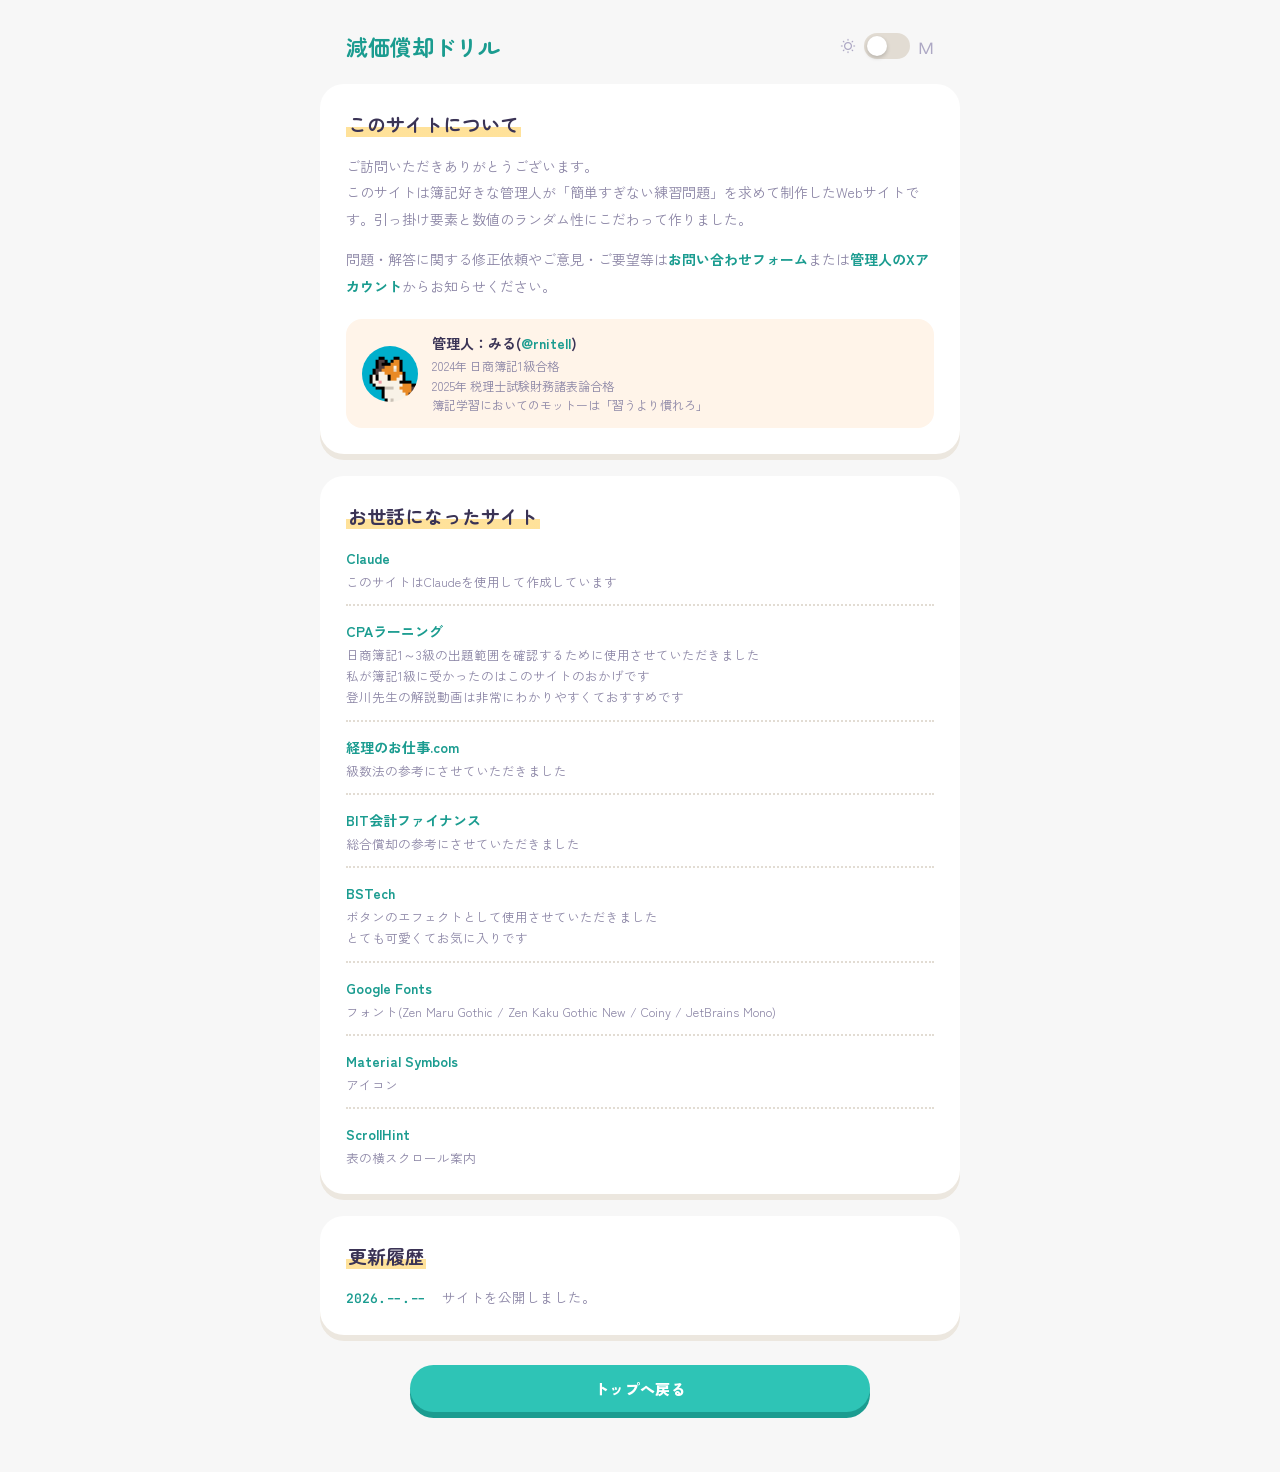
==== about.html @ 504c6f9c "Add files via upload" ====
<!DOCTYPE html>
<html lang="ja">
<head>
<meta charset="UTF-8">
<meta name="viewport" content="width=device-width, initial-scale=1.0">
<title>このサイトについて | 減価償却ドリル</title>
<meta name="description" content="減価償却ドリルの紹介、管理人プロフィール、お世話になったサイト、更新履歴を掲載しています。">
<link rel="icon" type="image/svg+xml" href="images/favicon.svg">
<link rel="apple-touch-icon" href="images/apple-touch-icon.png">
<link rel="manifest" href="manifest.json">
<meta name="theme-color" content="#1B9C90">
<script>
(function () {
  var root = document.documentElement;
  root.classList.add('fonts-loading');
  try { if (localStorage.getItem('depreDarkMode') === '1') root.classList.add('dark-bg'); } catch (e) {}
})();
</script>
<link rel="preconnect" href="https://fonts.googleapis.com">
<link rel="preconnect" href="https://fonts.gstatic.com" crossorigin>
<link rel="stylesheet" href="https://fonts.googleapis.com/css2?family=Coiny&family=Zen+Maru+Gothic:wght@500;700;900&family=Zen+Kaku+Gothic+New:wght@400;500;700;900&family=JetBrains+Mono:wght@500;600;700&display=swap">
<link rel="stylesheet" href="https://fonts.googleapis.com/css2?family=Material+Symbols+Rounded:opsz,wght,FILL,GRAD@24,500,1,0&icon_names=close,info,kid_star,local_fire_department,moon_stars,print,psychiatry,refresh,settings,wb_sunny&display=block">
<link rel="stylesheet" href="depreciation-practice.css">
</head>
<body>

<div class="depre-app" id="aboutApp">
  <div class="depre-wrap">
    <div class="about-head">
      <a class="depre-title-sm" href="index.html">減価償却ドリル</a>
      <label class="dark-mode-toggle" id="darkModeToggle">
        <span class="toggle-icon sun">wb_sunny</span>
        <input type="checkbox" id="darkModeCheckbox">
        <span class="dark-toggle-track"><span class="dark-toggle-thumb"></span></span>
        <span class="toggle-icon moon">moon_stars</span>
      </label>
    </div>

    <!-- ========== このサイトについて ========== -->
    <section class="depre-card about-card">
      <h1 class="about-title"><span class="about-title-marker">このサイトについて</span></h1>
      <p class="about-text">
        ご訪問いただきありがとうございます。<br>
        このサイトは簿記好きな管理人が「簡単すぎない練習問題」を求めて制作したWebサイトです。引っ掛け要素と数値のランダム性にこだわって作りました。
      </p>
      <p class="about-text">
        問題・解答に関する修正依頼やご意見・ご要望等は<a href="https://docs.google.com/forms/d/e/1FAIpQLScCEm_oxqjb2fnk4E5-ko0RU8uBDGzriEG1r4G6XmYSlHN_Rw/viewform?usp=publish-editor" target="_blank" rel="noopener noreferrer">お問い合わせフォーム</a>または<a href="https://x.com/rnitell" target="_blank" rel="noopener noreferrer">管理人のXアカウント</a>からお知らせください。
      </p>
      <div class="about-admin">
        <a class="about-admin-icon" href="https://x.com/rnitell" target="_blank" rel="noopener noreferrer" aria-label="管理人のXアカウント"></a>
        <div class="about-admin-text">
          <div class="about-admin-name">管理人：みる(<a href="https://x.com/rnitell" target="_blank" rel="noopener noreferrer">@rnitell</a>)</div>
          <div class="about-admin-bio">
            2024年 日商簿記1級合格<br>
            2025年 税理士試験財務諸表論合格<br>
            簿記学習においてのモットーは「習うより慣れろ」
          </div>
        </div>
      </div>
    </section>

    <!-- ========== お世話になったサイト ==========
         1件につき <li> を1つ追加します。
         <li>
           <a href="URL" target="_blank" rel="noopener noreferrer">サイト名</a>
           <span class="about-link-note">ひとことコメント</span>
         </li>
    -->
    <section class="depre-card about-card">
      <h2 class="about-title"><span class="about-title-marker">お世話になったサイト</span></h2>
      <ul class="about-links">
        <li>
          <a href="https://claude.ai" target="_blank" rel="noopener noreferrer">Claude</a>
          <span class="about-link-note">このサイトはClaudeを使用して作成しています</span>
        </li>
        <li>
          <a href="https://www.cpa-learning.com/" target="_blank" rel="noopener noreferrer">CPAラーニング</a>
          <span class="about-link-note">日商簿記1～3級の出題範囲を確認するために使用させていただきました<br>私が簿記1級に受かったのはこのサイトのおかげです<br>登川先生の解説動画は非常にわかりやすくておすすめです</span>
        </li>
        <li>
          <a href="https://keirinooshigoto.com/1388" target="_blank" rel="noopener noreferrer">経理のお仕事.com</a>
          <span class="about-link-note">級数法の参考にさせていただきました</span>
        </li>
        <li>
          <a href="https://bit-living.com/boki-sougoushoukyaku/" target="_blank" rel="noopener noreferrer">BIT会計ファイナンス</a>
          <span class="about-link-note">総合償却の参考にさせていただきました</span>
        </li>
        <li>
          <a href="https://tech.bstinc.co.jp/code-snippet-button-particle" target="_blank" rel="noopener noreferrer">BSTech</a>
          <span class="about-link-note">ボタンのエフェクトとして使用させていただきました<br>とても可愛くてお気に入りです</span>
        </li>
        <li>
          <a href="https://fonts.google.com/" target="_blank" rel="noopener noreferrer">Google Fonts</a>
          <span class="about-link-note">フォント(Zen Maru Gothic / Zen Kaku Gothic New / Coiny / JetBrains Mono)</span>
        </li>
        <li>
          <a href="https://fonts.google.com/icons" target="_blank" rel="noopener noreferrer">Material Symbols</a>
          <span class="about-link-note">アイコン</span>
        </li>
        <li>
          <a href="https://appleple.github.io/scroll-hint/" target="_blank" rel="noopener noreferrer">ScrollHint</a>
          <span class="about-link-note">表の横スクロール案内</span>
        </li>
      </ul>
    </section>

    <!-- ========== 更新履歴 ==========
         新しいものを上に追加します。
         <li>
           <time datetime="2026-01-31">2026.01.31</time>
           <span class="about-history-body">更新内容</span>
         </li>
    -->
    <section class="depre-card about-card">
      <h2 class="about-title"><span class="about-title-marker">更新履歴</span></h2>
      <ul class="about-history">
        <li>
          <time>2026.--.--</time>
          <span class="about-history-body">サイトを公開しました。</span>
        </li>
      </ul>
    </section>

    <a class="depre-btn start-btn about-back" href="index.html">トップへ戻る</a>
  </div>
</div>

<script>
(function () {
  var root = document.documentElement;

  /* ダークモード(トップページと設定を共有) */
  var app = document.getElementById('aboutApp');
  var checkbox = document.getElementById('darkModeCheckbox');
  function applyDarkMode(isDark) {
    app.classList.toggle('dark-mode', isDark);
    root.classList.toggle('dark-bg', isDark);
    checkbox.checked = isDark;
  }
  var saved = false;
  try { saved = localStorage.getItem('depreDarkMode') === '1'; } catch (e) {}
  applyDarkMode(saved);
  checkbox.addEventListener('change', function () {
    applyDarkMode(checkbox.checked);
    try { localStorage.setItem('depreDarkMode', checkbox.checked ? '1' : '0'); } catch (e) {}
  });

  /* フォント読み込み完了後にフェードイン */
  var shown = false;
  function reveal() {
    if (shown) return;
    shown = true;
    root.classList.remove('fonts-loading');
  }
  // 回線が遅い場合でも、最大1秒で表示する
  setTimeout(reveal, 1000);
  if (!document.fonts || !document.fonts.load) { reveal(); return; }
  var sample = '減価償却ドリルこのサイトについてお世話になった更新履歴管理人トップへ戻る';
  Promise.all([
    document.fonts.load('700 1em "Zen Maru Gothic"', sample),
    document.fonts.load('400 1em "Zen Kaku Gothic New"', sample),
    document.fonts.load('700 1em "Zen Kaku Gothic New"', sample),
    document.fonts.load('24px "Material Symbols Rounded"', 'wb_sunny')
  ]).then(function () { return document.fonts.ready; })
    .then(reveal, reveal);
})();
</script>
</body>
</html>
---- depreciation-practice.css ----
/* フォント読み込み中は画面を隠し、読み込み完了後にフェードインする */
html { background: #F7F7F7; }
html.dark-bg { background: #091818; }
html.fonts-loading body { opacity: 0; }
html.fonts-loading .start-title-card { animation-play-state: paused; }
body { transition: opacity 0.45s ease; }

html, body { margin: 0; padding: 0; }

.depre-app * { box-sizing: border-box; }

.depre-app {
  --bg: #FFF6E8;
  --surface: #FFFFFF;
  --surface-alt: #FFF4E9;
  --border: #FFFFFF;
  --text: #3A3355;
  --text-soft: #8C86A6;
  --primary: #FF8A3D;
  --primary-deep: #E56F1F;
  --primary-soft: #FFEAD5;
  --green: #17B978;
  --green-deep: #0E9761;
  --green-soft: #DFFBEE;
  --red: #FF5D8F;
  --red-deep: #E0407A;
  --red-soft: #FFE3EC;
  --success: #17B978;
  --success-soft: #DFFBEE;
  --danger: #FF5D8F;
  --danger-soft: #FFE3EC;
  --shadow: rgba(60, 70, 90, 0.12);
  --diff-easy: #3DDC97;
  --diff-easy-deep: #1FAE72;
  --diff-normal: #FFB627;
  --diff-normal-deep: #E89A0C;
  --diff-hard: #FF5D8F;
  --diff-hard-deep: #E0407A;
  --yellow: #FFC93C;
  --teal: #2EC4B6;
  --teal-deep: #1FA396;

  font-family: 'Zen Kaku Gothic New', sans-serif;
  color: var(--text);
  background: #F7F7F7;
  padding: 26px 18px 60px;
  min-height: 100vh;
}

.depre-wrap { max-width: 640px; margin: 0 auto; }
.depre-wrap.print-mode { max-width: 720px; }

/* ---------- Compact quiz header ---------- */
.depre-head {
  display: flex;
  justify-content: space-between;
  align-items: center;
  gap: 16px;
  margin-bottom: 18px;
  padding: 4px 29px;
}

.depre-title-sm {
  font-family: 'Zen Maru Gothic', sans-serif;
  font-weight: 700;
  font-size: 22px;
  color: #1B9C90;
  cursor: pointer;
}

.depre-score { font-family: 'JetBrains Mono', monospace; text-align: right; }
.depre-score .label { font-family: 'Zen Kaku Gothic New', sans-serif; font-size: 11px; color: var(--text-soft); letter-spacing: 0.08em; }
.depre-score .nums { font-size: 22px; font-weight: 700; color: #1B9C90; }
.depre-score .nums span.total { color: var(--text-soft); font-size: 15px; font-weight: 500; }
.depre-score .batch-total { display: none; font-family: 'Zen Kaku Gothic New', sans-serif; font-size: 13px; font-weight: 700; color: var(--text-soft); }
.depre-score .batch-total #batchTotalCount { font-family: 'JetBrains Mono', monospace; font-size: 22px; color: #1B9C90; }
.depre-head.is-batch .depre-score .label, .depre-head.is-batch .depre-score .nums { display: none; }
.depre-head.is-batch .depre-score .batch-total { display: flex; align-items: baseline; justify-content: flex-end; gap: 8px; }

/* ---------- Start (top) page ---------- */
.depre-start {
  position: relative;
  text-align: center;
  padding: 13vh 20px 30px;
  min-height: 72vh;
  display: flex;
  flex-direction: column;
  align-items: center;
  justify-content: center;
}

.dark-mode-toggle {
  position: absolute;
  top: 0;
  right: 0;
  display: flex;
  align-items: center;
  gap: 8px;
  cursor: pointer;
  z-index: 5;
}
.dark-mode-toggle .toggle-icon { font-family: 'Material Symbols Rounded'; font-size: 16px; line-height: 1; user-select: none; color: #ADA8C4; }
.dark-mode-toggle input { display: none; }
.dark-toggle-track {
  position: relative;
  width: 46px;
  height: 26px;
  background: #E2DCD3;
  border-radius: 999px;
  transition: background 0.25s ease;
  flex-shrink: 0;
}
.dark-toggle-thumb {
  position: absolute;
  top: 3px;
  left: 3px;
  width: 20px;
  height: 20px;
  border-radius: 50%;
  background: #FFFFFF;
  box-shadow: 0 2px 4px rgba(0,0,0,0.2);
  transition: transform 0.25s cubic-bezier(.34,1.56,.64,1);
}
.dark-mode-toggle input:checked + .dark-toggle-track { background: var(--teal-deep, #1FA396); }
.dark-mode-toggle input:checked + .dark-toggle-track .dark-toggle-thumb { transform: translateX(20px); }

.info-btn {
  position: absolute;
  top: 0;
  left: 0;
  width: 36px;
  height: 36px;
  border: none;
  border-radius: 50%;
  background: transparent;
  color: #ADA8C4;
  display: flex;
  align-items: center;
  justify-content: center;
  cursor: pointer;
  z-index: 5;
  padding: 0;
}
.info-btn .toggle-icon { font-family: 'Material Symbols Rounded'; font-size: 22px; line-height: 1; user-select: none; }
.depre-app.dark-mode .info-btn { color: #ADA8C4; }

.info-btn { text-decoration: none; }

/* ---------- このサイトについて(about.html) ---------- */
.about-head {
  display: flex;
  justify-content: space-between;
  align-items: center;
  gap: 16px;
  margin-bottom: 18px;
  padding: 4px 26px;
}
.about-head .depre-title-sm { text-decoration: none; white-space: nowrap; }
.about-head .dark-mode-toggle { position: static; }
.about-head .dark-mode-toggle .toggle-icon { display: inline-block; width: 16px; overflow: hidden; white-space: nowrap; }
.about-card { margin-bottom: 22px; }
.about-title {
  font-family: 'Zen Maru Gothic', sans-serif;
  font-weight: 700;
  font-size: 19px;
  line-height: 1.5;
  color: var(--text, #3A3355);
  margin: 0 0 14px;
}
.about-title-marker {
  background: linear-gradient(transparent 62%, rgba(255, 210, 100, 0.65) 62%);
  padding: 0 2px;
}
.depre-app.dark-mode .about-title-marker { background: linear-gradient(transparent 62%, rgba(180, 140, 40, 0.5) 62%); }
.about-text {
  font-size: 14px;
  line-height: 1.9;
  color: var(--text-soft, #8C86A6);
  margin: 0 0 14px;
}
.about-card a { color: #1B9C90; font-weight: 700; text-decoration: none; }
.about-card a:hover { text-decoration: underline; }
.depre-app.dark-mode .about-card a { color: #17B0A0; }
.about-admin {
  display: flex;
  align-items: center;
  gap: 14px;
  background: var(--surface-alt, #FFF4E9);
  border-radius: 16px;
  padding: 14px 16px;
  margin-top: 20px;
}
.about-admin-icon {
  display: block;
  width: 56px;
  height: 56px;
  border-radius: 50%;
  background: #E2DCD3 url('images/admin-icon.png') center/cover no-repeat;
  flex-shrink: 0;
}
.about-admin-name {
  font-weight: 700;
  font-size: 14px;
  color: var(--text, #3A3355);
  margin-bottom: 3px;
}
.about-admin-bio {
  font-size: 12px;
  color: var(--text-soft, #8C86A6);
  line-height: 1.6;
}
.about-links, .about-history { list-style: none; margin: 0; padding: 0; }
.about-links li, .about-history li { padding: 12px 0; border-top: 2px dotted #E2DCD3; }
.about-links li:first-child, .about-history li:first-child { border-top: none; padding-top: 0; }
.about-links li:last-child, .about-history li:last-child { padding-bottom: 0; }
.depre-app.dark-mode .about-links li, .depre-app.dark-mode .about-history li { border-top-color: #3A5153; }
.about-links a { display: inline-block; font-size: 14px; }
.about-link-note {
  display: block;
  font-size: 12.5px;
  line-height: 1.7;
  color: var(--text-soft, #8C86A6);
  margin-top: 2px;
}
.about-history li { display: flex; align-items: baseline; gap: 16px; }
.about-history time {
  font-family: 'JetBrains Mono', monospace;
  font-weight: 600;
  font-size: 13px;
  color: #1B9C90;
  flex-shrink: 0;
}
.depre-app.dark-mode .about-history time { color: #17B0A0; }
.about-history-body {
  font-size: 13.5px;
  line-height: 1.8;
  color: var(--text-soft, #8C86A6);
}
.about-back {
  display: block;
  margin: 30px auto 0;
  text-align: center;
  text-decoration: none;
}
@media (max-width: 420px) {
  .about-head { padding: 4px 8px; }
  .about-history li { flex-direction: column; gap: 2px; }
}

.start-title-card {
  position: relative;
  margin-bottom: 34px;
  max-width: 340px;
  animation: title-pop 0.55s cubic-bezier(.34, 1.56, .64, 1);
}

.start-title {
  font-family: 'Zen Maru Gothic', sans-serif;
  font-weight: 700;
  font-size: 34px;
  line-height: 1.55;
  letter-spacing: 0.02em;
}

.title-line { color: #1B9C90; }
.title-sub { font-size: 0.6em; }
.title-mark { font-size: 0.7em; }

.title-sparkle {
  position: absolute;
  font-size: 26px;
  animation: sparkle-float 2.2s ease-in-out infinite;
}
.title-sparkle.a { top: -16px; left: -14px; animation-delay: 0s; }
.title-sparkle.b { top: -20px; right: 26%; animation-delay: 0.3s; }
.title-sparkle.c { bottom: -16px; right: -14px; animation-delay: 0.6s; }

@keyframes sparkle-float {
  0%, 100% { transform: translateY(0) rotate(0deg); }
  50% { transform: translateY(-6px) rotate(15deg); }
}

@keyframes title-pop {
  0% { transform: scale(0.7); opacity: 0; }
  60% { transform: scale(1.06); opacity: 1; }
  100% { transform: scale(1); }
}

.diff-row { display: flex; flex-direction: row; flex-wrap: wrap; row-gap: 16px; column-gap: 10px; width: 100%; max-width: 460px; margin-bottom: 16px; justify-content: center; }
@media (max-width: 480px) {
  .diff-row { display: grid; grid-template-columns: 1fr 1fr; }
  .diff-card { width: 100%; }
}

.diff-card { min-width: 90px; }

.diff-card {
  flex: 1;
  display: flex;
  flex-direction: column;
  align-items: center;
  border: none;
  border-radius: 20px;
  padding: 18px 6px;
  cursor: pointer;
  background: #FFFFFF;
  box-shadow: 0 6px 0 #ECE7DF;
  transition: transform 0.12s ease;
  text-align: center;
}

.diff-card input { display: none; }
.diff-emoji { font-family: 'Material Symbols Rounded'; font-size: 32px; line-height: 1; margin-bottom: 6px; }
.diff-name { font-family: 'Coiny', 'Zen Maru Gothic', sans-serif; font-weight: 400; font-size: 17px; letter-spacing: 0.06em; text-transform: uppercase; color: #6B6485; margin-bottom: 2px; }

.custom-panel {
  display: block;
  width: 100%;
  max-width: 460px;
  margin-top: 0;
  margin-bottom: 0;
  background: #FFFFFF;
  border: none;
  border-radius: 16px;
  padding: 0 20px;
  max-height: 0;
  opacity: 0;
  overflow: hidden;
  transform: scaleY(0.6);
  transform-origin: top center;
  transition: max-height 0.5s cubic-bezier(0.65, 0, 0.35, 1), opacity 0.35s ease, transform 0.5s cubic-bezier(0.65, 0, 0.35, 1), padding 0.5s ease, margin 0.5s ease;
}
.custom-panel.show {
  max-height: 900px;
  opacity: 1;
  padding: 18px 20px;
  margin-top: 0;
  margin-bottom: 10px;
  transform: scaleY(1);
}
.custom-level-heading {
  grid-column: 1 / -1;
  display: flex;
  align-items: center;
  gap: 8px;
  margin: 12px 0 6px;
}
.custom-level-heading:first-child { margin-top: 4px; }
.custom-level-heading::after {
  content: "";
  flex: 1;
  height: 0;
  border-top: 2px dotted #ECE7DF;
}
.custom-level-heading .heading-text {
  font-family: 'Zen Maru Gothic', sans-serif;
  font-weight: 900;
  font-size: 16px;
  color: var(--primary-deep);
  letter-spacing: 0.04em;
  white-space: nowrap;
  position: relative;
  top: -1px;
}
.custom-level-checkbox { position: relative; display: flex; align-items: center; cursor: pointer; flex-shrink: 0; }
.custom-level-checkbox input { position: absolute; opacity: 0; width: 0; height: 0; }
.custom-level-checkbox .cute-box-sm {
  width: 20px;
  height: 20px;
  flex-shrink: 0;
  border-radius: 8px;
  background: #fff;
  border: 2.5px solid #D6DCE8;
  display: flex;
  align-items: center;
  justify-content: center;
  transition: all 0.15s cubic-bezier(.34, 1.56, .64, 1);
}
.custom-level-checkbox .cute-box-sm::after {
  content: "";
  width: 10px;
  height: 5px;
  border-left: 3px solid #fff;
  border-bottom: 3px solid #fff;
  transform: rotate(-45deg) scale(0);
  transition: transform 0.15s cubic-bezier(.34, 1.56, .64, 1);
  margin-top: -2px;
}
.custom-level-checkbox input:checked + .cute-box-sm {
  background: var(--primary);
  border-color: var(--primary-deep);
  transform: scale(1.08);
}
.custom-level-checkbox input:checked + .cute-box-sm::after { transform: rotate(-45deg) scale(1); }
.custom-level-checkbox input:indeterminate + .cute-box-sm {
  background: var(--primary-soft);
  border-color: var(--primary);
}
.custom-level-checkbox input:indeterminate + .cute-box-sm::after {
  content: "";
  width: 12px;
  height: 1px;
  border-left: none;
  border-bottom: 3px solid var(--primary-deep);
  transform: none;
  margin-top: 0;
}
.custom-level-group {
  display: grid;
  grid-template-columns: 1fr 1fr;
  gap: 6px 14px;
  padding-bottom: 6px;
}


.custom-row { display: flex; align-items: flex-start; gap: 8px; font-size: clamp(11px, 2.857vw + 1.857px, 13px); font-weight: 700; color: #6B6485; cursor: pointer; padding: 4px 0; }
.custom-row .cute-box { margin-top: -1.6px; }
.custom-row > span:last-child { flex: 1; min-width: 0; line-height: 1.4; text-align: left; }
.custom-row input { position: absolute; opacity: 0; width: 0; height: 0; }
.custom-row .cute-box {
  width: 20px;
  height: 20px;
  flex-shrink: 0;
  border-radius: 8px;
  background: #fff;
  border: 2.5px solid #D6DCE8;
  display: flex;
  align-items: center;
  justify-content: center;
  transition: all 0.15s cubic-bezier(.34, 1.56, .64, 1);
}
.custom-row .cute-box::after {
  content: "";
  width: 10px;
  height: 5px;
  border-left: 3px solid #fff;
  border-bottom: 3px solid #fff;
  transform: rotate(-45deg) scale(0);
  transition: transform 0.15s cubic-bezier(.34, 1.56, .64, 1);
  margin-top: -2px;
}
.custom-row input:checked + .cute-box {
  background: var(--primary);
  border-color: var(--primary-deep);
  transform: scale(1.08);
}
.custom-row input:checked + .cute-box::after { transform: rotate(-45deg) scale(1); }
.custom-row:hover .cute-box { border-color: var(--primary); }

.diff-desc { font-size: 10.5px; color: #6B6485; line-height: 1.6; }

/* ---------- 出題オプション ---------- */
.option-panel { width: 100%; max-width: 460px; box-sizing: border-box; background: #FFFFFF; border-radius: 16px; padding: 0 16px; margin-bottom: 10px; text-align: left; }
.option-toggle { position: relative; display: flex; flex-wrap: wrap; align-items: baseline; column-gap: 8px; row-gap: 2px; width: 100%; padding: 14px 18px 14px 0; background: none; border: none; font: inherit; text-align: left; cursor: pointer; -webkit-tap-highlight-color: transparent; }
.option-toggle:focus-visible { outline: 3px solid var(--yellow); outline-offset: 2px; border-radius: 8px; }
.option-title { font-family: 'Zen Maru Gothic', sans-serif; font-weight: 700; font-size: 14px; color: #6B6485; white-space: nowrap; }
.option-summary { font-size: clamp(10px, 2vw + 3.2px, 11px); font-weight: 500; color: var(--text-soft); }
.option-chevron { position: absolute; right: 1px; top: 50%; width: 8px; height: 8px; border-right: 2.5px solid #B7B0C2; border-bottom: 2.5px solid #B7B0C2; transform: translateY(-70%) rotate(45deg); transition: transform 0.5s cubic-bezier(0.65, 0, 0.35, 1); }
.option-panel.open .option-chevron { transform: translateY(-30%) rotate(-135deg); }
.option-body { display: grid; grid-template-rows: 0fr; opacity: 0; visibility: hidden; transition: grid-template-rows 0.5s cubic-bezier(0.65, 0, 0.35, 1), opacity 0.35s ease, visibility 0s linear 0.5s; }
.option-panel.open .option-body { grid-template-rows: 1fr; opacity: 1; visibility: visible; transition: grid-template-rows 0.5s cubic-bezier(0.65, 0, 0.35, 1), opacity 0.35s ease, visibility 0s linear 0s; }
.option-body-inner { overflow: hidden; min-height: 0; }
.option-body-inner > .option-count { margin-top: 2px; }
.option-body-inner > :last-child { margin-bottom: 14px; }
.option-count { margin-bottom: 8px; }
.option-count-head { display: flex; justify-content: space-between; align-items: baseline; margin-bottom: 6px; }
.option-label { font-size: 13px; font-weight: 700; color: #6B6485; }
.option-count-value { font-size: 13px; font-weight: 700; color: var(--primary-deep); }
.option-count-value #questionCountValue { font-family: 'JetBrains Mono', monospace; font-size: 17px; margin-right: 2px; }
.depre-app { --range-fill: var(--primary); --range-track: #E2DCD3; }
.depre-app.dark-mode { --range-fill: var(--primary-muted); --range-track: #3A5153; }
.option-range { -webkit-appearance: none; appearance: none; width: 100%; height: 8px; border-radius: 999px; background: #E2DCD3; outline: none; margin: 8px 0; cursor: pointer; }
.option-range::-webkit-slider-thumb { -webkit-appearance: none; appearance: none; width: 22px; height: 22px; border-radius: 50%; background: #FFFFFF; border: 3px solid var(--primary); box-shadow: 0 2px 0 var(--primary-deep); cursor: pointer; }
.option-range::-moz-range-thumb { width: 16px; height: 16px; border-radius: 50%; background: #FFFFFF; border: 3px solid var(--primary); box-shadow: 0 2px 0 var(--primary-deep); cursor: pointer; }
.option-range:focus-visible::-webkit-slider-thumb { outline: 3px solid var(--yellow); outline-offset: 2px; }
.option-row { margin-top: 2px; }
.option-note { display: block; font-size: 11px; font-weight: 500; color: var(--text-soft); margin-top: 2px; }
.depre-app.dark-mode .option-note { color: #93A8AA; }

/* ---------- まとめて出題 ---------- */
.batch-item + .batch-item { margin-top: 26px; padding-top: 22px; border-top: 2px dotted #E2DCD3; }
.batch-item .depre-qno { border-bottom: none; padding-bottom: 0; margin-bottom: 10px; }
.batch-grade-btn { width: 100%; margin-top: 30px; }

.diff-card.active { transform: translateY(2px); }
.diff-card[data-diff="easy"] .diff-emoji { background: linear-gradient(135deg, #6EE7B7, #1FAE72); -webkit-background-clip: text; background-clip: text; color: transparent; }
.diff-card[data-diff="normal"] .diff-emoji { background: linear-gradient(135deg, #FFD97A, #E89A0C); -webkit-background-clip: text; background-clip: text; color: transparent; }
.diff-card[data-diff="hard"] .diff-emoji { background: linear-gradient(to top, #FFD93C, #FF8A3D, #E63946); -webkit-background-clip: text; background-clip: text; color: transparent; }
.diff-card[data-diff="custom"] .diff-emoji { background: linear-gradient(135deg, #C9C4DC, #8C86A6); -webkit-background-clip: text; background-clip: text; color: transparent; }
.diff-card.active[data-diff="easy"] { background: var(--diff-easy); border-color: var(--diff-easy-deep); box-shadow: 0 6px 0 var(--diff-easy-deep); }
.diff-card.active[data-diff="easy"] .diff-name, .diff-card.active[data-diff="easy"] .diff-desc { color: #fff; }
.diff-card.active[data-diff="easy"] .diff-emoji { background: none; -webkit-background-clip: initial; background-clip: initial; color: #fff; }
.diff-card.active[data-diff="normal"] { background: var(--diff-normal); border-color: var(--diff-normal-deep); box-shadow: 0 6px 0 var(--diff-normal-deep); }
.diff-card.active[data-diff="normal"] .diff-name, .diff-card.active[data-diff="normal"] .diff-desc { color: #fff; }
.diff-card.active[data-diff="normal"] .diff-emoji { background: none; -webkit-background-clip: initial; background-clip: initial; color: #fff; }
.diff-card.active[data-diff="hard"] { background: var(--diff-hard); border-color: var(--diff-hard-deep); box-shadow: 0 6px 0 var(--diff-hard-deep); }
.diff-card.active[data-diff="hard"] .diff-name, .diff-card.active[data-diff="hard"] .diff-desc { color: #fff; }
.diff-card.active[data-diff="hard"] .diff-emoji { background: none; -webkit-background-clip: initial; background-clip: initial; color: #fff; }
.diff-card.active[data-diff="custom"] { background: var(--primary); border-color: var(--primary-deep); box-shadow: 0 6px 0 var(--primary-deep); }
.diff-card.active[data-diff="custom"] .diff-name, .diff-card.active[data-diff="custom"] .diff-desc { color: #fff; }
.diff-card.active[data-diff="custom"] .diff-emoji { background: none; -webkit-background-clip: initial; background-clip: initial; color: #fff; }


.depre-btn {
  font-family: 'Zen Kaku Gothic New', sans-serif;
  font-weight: 900;
  font-size: 15px;
  letter-spacing: 0.02em;
  border: none;
  background: var(--primary);
  color: #fff;
  padding: 13px 26px;
  border-radius: 999px;
  cursor: pointer;
  transition: transform 0.1s ease, box-shadow 0.1s ease;
  box-shadow: 0 6px 0 var(--primary-deep);
}

.depre-btn:hover { transform: translateY(1px); box-shadow: 0 6px 0 var(--primary-deep); }
.depre-btn:active { transform: translateY(5px); box-shadow: 0 1px 0 var(--primary-deep); }
.depre-btn.wide { width: 100%; }
.depre-btn:focus-visible { outline: 3px solid var(--yellow); outline-offset: 2px; }

.depre-btn.secondary { background: var(--teal); box-shadow: 0 6px 0 var(--teal-deep); }
.depre-btn.secondary:active { box-shadow: 0 1px 0 var(--teal-deep); }
.depre-btn.ghost { background: #F1EEFB; color: var(--text-soft); box-shadow: 0 6px 0 #DCD7EE; }
.depre-btn.ghost:active { box-shadow: 0 1px 0 #DCD7EE; }
.depre-btn.yellow { background: var(--diff-normal); color: #fff; box-shadow: 0 6px 0 var(--diff-normal-deep); }
.depre-btn.yellow:active { box-shadow: 0 1px 0 var(--diff-normal-deep); }
.depre-btn.pink { background: var(--diff-hard); color: #fff; box-shadow: 0 6px 0 var(--diff-hard-deep); }
.depre-btn.pink:active { box-shadow: 0 1px 0 var(--diff-hard-deep); }
.depre-btn:disabled { background: #F1EEE9; color: #B7B0C2; box-shadow: 0 6px 0 #E2DCD3; opacity: 1; cursor: default; transform: none; transition: none; }
.depre-btn:disabled:active { transform: none; box-shadow: 0 6px 0 #E2DCD3; }
.start-btn { position: relative; z-index: 2; background: #2EC4B6; color: #FFFFFF; box-shadow: 0 6px 0 #1B9C90; width: 100%; max-width: 460px; }
.start-btn:hover { background: #29B3A6; box-shadow: 0 5px 0 #1B9C90; }
.start-btn:active { box-shadow: 0 1px 0 #1B9C90; }
.start-btn:disabled { background: #F1EEE9; color: #B7B0C2; box-shadow: 0 6px 0 #E2DCD3; opacity: 1; }
.start-btn:disabled:hover { background: #F1EEE9; }

.btn-row { display: flex; gap: 10px; flex-wrap: nowrap; }
.btn-row .depre-btn { flex: 1; white-space: nowrap; font-size: clamp(9px, 2.857vw - 3.571px, 15px); padding: clamp(8px, 2vw - 3px, 13px) clamp(6px, 2.5vw - 3px, 26px); }
@media (max-width: 580px) {
  .btn-row { flex-direction: column; }
  .btn-row .depre-btn {
    font-size: 13px !important;
    padding: 12px 20px !important;
  }
}

.fade-out { animation: fadeOutDown 0.38s ease forwards; }
.fade-in { animation: fadeInUp 0.45s ease forwards; }
@keyframes fadeOutDown { to { opacity: 0; } }
@keyframes fadeInUp { from { opacity: 0; } to { opacity: 1; } }

.spark-particle {
  position: fixed;
  pointer-events: none;
  z-index: 1;
  left: 0;
  top: 0;
  animation: spark-fly 0.75s ease-in-out forwards;
}
.spark-particle svg { display: block; overflow: visible; }
@keyframes spark-fly {
  0% { opacity: 1; transform: translate(-50%, -50%) scale(1) rotate(0deg); }
  100% { opacity: 0; transform: translate(calc(-50% + var(--dx)), calc(-50% + var(--dy))) scale(0.15) rotate(180deg); }
}

/* ---------- Problem card ---------- */
.depre-card, .depre-results {
  background: var(--surface);
  border: none;
  border-radius: 24px;
  box-shadow: 0 6px 0 #ECE7DF;
  padding: 26px;
}

.depre-qno {
  display: flex;
  align-items: center;
  gap: 8px;
  font-family: 'Zen Maru Gothic', sans-serif;
  font-weight: 700;
  font-size: 14px;
  color: var(--text-soft);
  margin-bottom: 16px;
  padding-bottom: 12px;
  border-bottom: 2px dotted #ECE7DF;
}

.depre-qno .q-of-total { font-family: 'Zen Kaku Gothic New', sans-serif; font-size: 11px; color: var(--text-soft); font-weight: 500; }

.depre-qno .type-tag { font-family: 'Zen Kaku Gothic New', sans-serif; font-weight: 700; font-size: 11.5px; border-radius: 999px; padding: 3px 13px; margin-left: auto; }
.type-tag.lv-3 { color: #fff; background: var(--diff-easy); }
.type-tag.lv-2 { color: #fff; background: var(--teal); }
.type-tag.lv-1 { color: #fff; background: var(--diff-hard); }
.type-tag.tag-reveal { animation: title-pop 0.55s cubic-bezier(.34, 1.56, .64, 1); }

.depre-question { font-size: 16px; line-height: 1.95; color: var(--text); }


.depre-answer-row { display: flex; align-items: center; gap: 10px; margin-top: 22px; flex-wrap: wrap; }
.depre-answer-row label { font-size: 13px; color: var(--text-soft); white-space: nowrap; }

.depre-input {
  font-family: 'JetBrains Mono', monospace;
  font-size: 18px;
  font-weight: 700;
  color: var(--text);
  background: var(--surface-alt);
  border: 2.5px solid #ECE7DF;
  border-radius: 14px;
  padding: 9px 12px;
  width: 180px;
  text-align: right;
}

.depre-input:focus-visible { outline: none; border-color: var(--primary); }
.depre-yen { font-size: 14px; color: var(--text-soft); }

/* ---------- Feedback ---------- */
.depre-feedback {
  margin-top: 0;
  max-height: 0;
  opacity: 0;
  overflow: hidden;
  transform: scaleY(0.7);
  transform-origin: top center;
  transition: max-height 0.5s cubic-bezier(0.65, 0, 0.35, 1), opacity 0.35s ease, transform 0.5s cubic-bezier(0.65, 0, 0.35, 1), margin-top 0.5s ease;
}
.depre-feedback.show {
  margin-top: 22px;
  max-height: 2000px;
  opacity: 1;
  transform: scaleY(1);
}
.depre-feedback.no-anim { transition: none !important; }

.depre-verdict { display: flex; align-items: center; gap: 14px; margin-bottom: 14px; }

.verdict-badge {
  width: 54px; height: 54px; border-radius: 50%;
  display: flex; align-items: center; justify-content: center;
  font-family: 'Zen Maru Gothic', sans-serif; font-weight: 900; font-size: 24px;
  flex-shrink: 0; transform: scale(0.6); opacity: 0;
  animation: pop-in 0.35s cubic-bezier(.34,1.56,.64,1) 0.25s forwards;
}

@keyframes pop-in { to { transform: scale(1); opacity: 1; } }

.verdict-badge.correct { background: var(--success-soft); color: var(--success); }
.verdict-badge.wrong { background: var(--danger-soft); color: var(--danger); }

.verdict-text { font-family: 'Zen Maru Gothic', sans-serif; font-weight: 900; font-size: 17px; }
.verdict-text.correct { color: var(--success); }
.verdict-text.wrong { color: var(--danger); }
.verdict-sub { font-size: 12.5px; color: var(--text-soft); margin-top: 2px; }

.depre-correction { font-size: 13.5px; color: var(--danger-deep, var(--danger)); background: var(--danger-soft); border-radius: 12px; padding: 8px 16px; margin-bottom: 14px; display: inline-block; font-weight: 700; }

.depre-explain { background: var(--surface-alt); border-radius: 16px; padding: 16px 18px; font-size: 13.5px; line-height: 1.9; color: var(--text-soft); }
.depre-explain .step { color: var(--text); }
.depre-explain .formula { font-family: 'JetBrains Mono', monospace; color: var(--primary-deep); font-weight: 700; }

.je-table { width: 100%; margin-top: 6px; border-collapse: collapse; font-family: 'JetBrains Mono', monospace; font-size: 12.5px; line-height: 2.0; }
.year-table-wrap { overflow-x: auto; margin: 8px 0; }
.group-dep-table-wrap { overflow-x: auto; margin: 8px 0; }
.soyd-table-wrap { overflow-x: auto; margin: 8px 0; }
.soyd-table { border-collapse: collapse; font-family: 'JetBrains Mono', monospace; font-size: 11px; width: 100%; white-space: nowrap; line-height: 2.0; }
.soyd-table td { border: 1px solid #E2DCD3; padding: 5px 6px; color: var(--text); text-align: right; background: #FFFFFF; }
.soyd-table td.soyd-year { text-align: center; }
.soyd-table td.soyd-frac { text-align: center; }
.soyd-table td.soyd-head { font-weight: 700; background: #ede3d3; text-align: center; }
.soyd-table tr.soyd-current td { font-weight: 700; background: #FFD8AD; }
.depre-app.dark-mode .soyd-table td { border-color: #3A5153; background: #1E3336; }
.depre-app.dark-mode .soyd-table td.soyd-head { background: var(--surface-alt); }
.depre-app.dark-mode .soyd-table tr.soyd-current td { background: #3A2F1E; }
.group-dep-table { border-collapse: collapse; font-family: 'JetBrains Mono', monospace; font-size: 12px; width: 100%; line-height: 2.0; }
.group-dep-table td { border: 1px solid #E2DCD3; padding: 5px 8px; color: var(--text); text-align: right; background: #FFFFFF; }
.group-dep-table td.gd-name { text-align: left; white-space: nowrap; font-weight: 700; background: #ede3d3; }
.group-dep-table td.gd-head { font-weight: 700; background: #ede3d3; text-align: center; }
.group-dep-table td.gd-head.gd-name-head { text-align: left; }
.group-dep-table tr.gd-total td { font-weight: 700; background: #FFD8AD; }
.depre-app.dark-mode .group-dep-table td { border-color: #3A5153; background: #1E3336; }
.depre-app.dark-mode .group-dep-table td.gd-head,
.depre-app.dark-mode .group-dep-table td.gd-name { background: var(--surface-alt); }
.depre-app.dark-mode .group-dep-table tr.gd-total td { background: #3A2F1E; }

.sw-judge-table-wrap { overflow-x: auto; margin: 8px 0; }

.sw-judge-table { border-collapse: collapse; font-family: 'JetBrains Mono', monospace; font-size: 12px; width: 100%; line-height: 2.0; }
.sw-judge-table td { border: 1px solid #E2DCD3; padding: 6px 8px; color: var(--text); background: #FFFFFF; vertical-align: top; }
.sw-judge-table td.sj-head { font-weight: 700; background: #ede3d3; text-align: center; }
.sw-judge-table td.sj-label { text-align: left; font-weight: 700; background: #FFFFFF; font-family: 'Zen Kaku Gothic New', sans-serif; }
.sw-judge-table td.sj-amt { text-align: right; }
.sw-judge-table td.sj-account { text-align: center; font-weight: 700; }
.sw-judge-table tr.sj-asset td.sj-amt, .sw-judge-table tr.sj-asset td.sj-account, .sw-judge-table tr.sj-asset td.sj-label { background: var(--green-soft); }
.sw-judge-table .sj-reason { font-size: 10px; color: var(--text-soft); margin-top: 3px; font-weight: 500; font-family: 'Zen Kaku Gothic New', sans-serif; }
.depre-app.dark-mode .sw-judge-table td { border-color: #3A5153; background: #1E3336; }
.depre-app.dark-mode .sw-judge-table td.sj-head { background: var(--surface-alt); }
.depre-app.dark-mode .sw-judge-table tr.sj-asset td.sj-amt, .depre-app.dark-mode .sw-judge-table tr.sj-asset td.sj-account, .depre-app.dark-mode .sw-judge-table tr.sj-asset td.sj-label { background: #1F3D33; }
.year-table { border-collapse: collapse; font-family: 'JetBrains Mono', monospace; font-size: 11px; white-space: nowrap; line-height: 2.0; }
.year-table td { border: 1px solid #E2DCD3; padding: 5px 4px; color: var(--text); text-align: right; background: #FFFFFF; }
.year-table .yt-revised-tag { font-size: 9px; }
.year-table td.yt-impairment { color: var(--danger); font-weight: 700; }
.year-table tr.yt-current td { font-weight: 700; background: #FFD8AD; }
.depre-app.dark-mode .year-table tr.yt-current td { background: #3A2F1E; }
.year-table td.yt-label { font-weight: 700; background: #ede3d3; text-align: left; white-space: nowrap; }
.year-table td.yt-head { font-weight: 700; background: #ede3d3; text-align: center; }
.year-table td.yt-method { text-align: center; }
.year-table td.yt-adopted-normal { color: var(--success); }
.year-table td.yt-adopted-revised { color: var(--danger); }
.depre-app.dark-mode .year-table td { border-color: #3A5153; background: #1E3336; }
.depre-app.dark-mode .year-table td.yt-label,
.depre-app.dark-mode .year-table td.yt-head { background: var(--surface-alt); }
.je-table td { border: 1px solid #D6DCE8; padding: 6px 10px; color: var(--text); }
.je-table .je-amt { text-align: right; }

.depre-foot-row { display: flex; justify-content: flex-end; gap: 10px; margin-top: 22px; }
#quitBtn { margin-right: auto; }
.depre-app.dark-mode #quitBtn:not(:disabled) { background: #2C4A4D; box-shadow: 0 6px 0 #192D30; }
.depre-app.dark-mode #quitBtn:not(:disabled):hover { box-shadow: 0 5px 0 #192D30; }
.depre-app.dark-mode #quitBtn:not(:disabled):active { box-shadow: 0 1px 0 #192D30; }

/* ---------- Results ---------- */
.results-score { font-family: 'Zen Maru Gothic', sans-serif; font-size: 28px; font-weight: 900; color: var(--primary-deep); text-align: center; }
.results-sub { font-size: 13px; color: var(--text-soft); margin-top: 2px; text-align: center; }

.result-grid { display: grid; grid-template-columns: repeat(5, 1fr); gap: 8px; margin: 20px 0; }
.result-cell { border-radius: 12px; padding: 8px 4px; text-align: center; }
.result-cell.ok { background: var(--success-soft); color: var(--success); }
.result-cell.ng { background: var(--danger-soft); color: var(--danger); }
.result-qno { display: block; font-size: 10.5px; color: var(--text-soft); }
.result-mark { display: block; font-size: 20px; font-weight: 900; }

.review-section { display: none; margin-top: 20px; }
.review-section.show { display: block; }

.review-item { border-top: 2px dotted #ECE7DF; padding: 16px 0; }
.review-item:first-of-type { border-top: none; }

.review-tag { display: inline-block; font-size: 11px; font-weight: 700; color: var(--primary-deep); background: var(--primary-soft); border-radius: 999px; padding: 3px 12px; margin-bottom: 8px; }
.review-tag.ok { color: var(--success); background: var(--success-soft); }
.review-tag.ng { color: var(--danger); background: var(--danger-soft); }
.review-q { font-size: 13.5px; line-height: 1.9; margin-bottom: 10px; color: var(--text); }

.answer-row-compare { display: flex; align-items: center; gap: 10px; flex-wrap: wrap; margin-bottom: 8px; }
.correct-answer-badge, .your-answer-badge { font-size: 11.5px; font-weight: 700; border-radius: 999px; padding: 4px 12px; }
.correct-answer-badge { color: var(--success); background: var(--success-soft); }
.your-answer-badge.ok { color: var(--success); background: var(--success-soft); }
.your-answer-badge.ng { color: var(--danger); background: var(--danger-soft); }

/* ---------- 印刷用ページ ---------- */
.print-text-link {
  margin-top: 14px;
  background: none;
  border: none;
  color: var(--text-soft);
  font-family: 'Zen Kaku Gothic New', sans-serif;
  font-weight: 700;
  font-size: 13px;
  cursor: pointer;
  padding: 4px 8px;
  text-decoration: underline;
  text-underline-offset: 3px;
}
.print-text-link:hover { color: var(--primary); }
.print-text-link:disabled { color: #C9C4D6; text-decoration: none; cursor: default; }
.print-text-link:disabled:hover { color: #C9C4D6; }
.depre-app.dark-mode .print-text-link { color: var(--text-soft); }
.depre-app.dark-mode .print-text-link:hover { color: var(--primary-muted); }
.depre-app.dark-mode .print-text-link:disabled { color: #5A5570; text-decoration: none; }
.depre-app.dark-mode .print-text-link:disabled:hover { color: #5A5570; }
.btn-icon { font-family: 'Material Symbols Rounded'; font-size: 16px; line-height: 1; vertical-align: -3px; margin-right: 2px; }

.depre-print-page { max-width: 720px; margin: 0 auto; }

.print-toolbar {
  display: flex;
  justify-content: space-between;
  align-items: center;
  flex-wrap: wrap;
  gap: 12px;
  margin-bottom: 10px;
  padding: 4px 4px 10px;
}
.print-toolbar-right { display: flex; gap: 8px; flex-wrap: nowrap; flex: 1; }
.print-toolbar-left { display: flex; gap: 8px; flex-wrap: nowrap; flex: 1; }
@media (max-width: 380px) {
  .print-toolbar { flex-direction: column; align-items: stretch; }
  .print-toolbar-left, .print-toolbar-right { flex-direction: column; gap: 12px; }
  .print-toolbar-right .depre-btn, .print-toolbar-left .depre-btn, .print-toolbar > .depre-btn {
    font-size: 13px !important;
    padding: 12px 20px !important;
  }
  .print-toolbar-right .depre-btn .btn-icon, .print-toolbar-left .depre-btn .btn-icon, .print-toolbar > .depre-btn .btn-icon {
    font-size: 15px !important;
  }
}
.print-toolbar-right .depre-btn, .print-toolbar-left .depre-btn, .print-toolbar > .depre-btn { flex: 1; white-space: nowrap; font-size: clamp(9px, 6.38vw - 11.4px, 15px); padding: clamp(8px, 4vw - 3.8px, 13px) clamp(6px, 4vw - 3.8px, 26px); }
.print-toolbar-right .depre-btn .btn-icon, .print-toolbar-left .depre-btn .btn-icon, .print-toolbar > .depre-btn .btn-icon { font-size: clamp(9px, 6.5vw - 11.5px, 16px); }

.print-back-btn {
  background: #D4CFE6;
  color: #FFFFFF;
  box-shadow: 0 6px 0 #BAB2D2;
}
.print-back-btn:hover { background: #D4CFE6; box-shadow: 0 5px 0 #BAB2D2; }
.print-back-btn:active { box-shadow: 0 1px 0 #BAB2D2; }
.depre-app.dark-mode .print-back-btn { background: #2C4A4D; color: #FFFFFF; box-shadow: 0 6px 0 #192D30; }
.depre-app.dark-mode .print-back-btn:hover { background: #2C4A4D; box-shadow: 0 5px 0 #192D30; }
.depre-app.dark-mode .print-back-btn:active { box-shadow: 0 1px 0 #192D30; }

.print-sheet {
  background: #FFFFFF;
  border: none;
  border-radius: 20px;
  padding: 36px 40px;
  color: #1A1A2E;
}
.depre-app.dark-mode .print-sheet { background: #1E3336; border: none; color: #E4E6F0; }
.depre-app.dark-mode .print-sheet-header { border-bottom-color: #E4E6F0; }
.depre-app.dark-mode .print-q-text { color: #E4E6F0; }
.depre-app.dark-mode .print-answer-line { color: #ADA8C4; }
.depre-app.dark-mode .print-answer-blank { border-bottom-color: #ADA8C4; }
.depre-app.dark-mode .print-a-item { border-top-color: #142325; }
.depre-app.dark-mode .print-a-explain { background: #17282A; color: #C9C4D6; }
.depre-app.dark-mode .print-sheet-meta { color: #ADA8C4; }

.print-sheet-header {
  text-align: center;
  margin-bottom: 26px;
  padding-bottom: 16px;
  border-bottom: 3px solid #3A3355;
}
.print-sheet-title { font-family: 'Zen Maru Gothic', sans-serif; font-weight: 700; font-size: 22px; }
.print-sheet-meta { font-size: 12.5px; color: #6B6485; margin-top: 6px; }

.print-q-item { margin-bottom: 30px; page-break-inside: avoid; }
.print-q-number {
  font-family: 'JetBrains Mono', monospace;
  font-weight: 700;
  font-size: 13px;
  color: #FF8A3D;
  margin-bottom: 8px;
  display: flex;
  align-items: center;
  gap: 8px;
}
.print-q-number .print-type-tag {
  font-family: 'Zen Kaku Gothic New', sans-serif;
  font-weight: 700;
  font-size: 10.5px;
  border-radius: 999px;
  padding: 2px 10px;
  color: #fff;
  background: #6B6485;
}
.print-q-text { font-size: 14.5px; line-height: 1.85; color: #1A1A2E; }
.print-answer-line {
  margin-top: 14px;
  display: flex;
  align-items: baseline;
  gap: 10px;
  font-size: 13px;
  color: #6B6485;
}
.print-answer-blank {
  flex: 1;
  max-width: 240px;
  border-bottom: 1.5px solid #6B6485;
  height: 22px;
}

.print-a-item { margin-bottom: 22px; page-break-inside: avoid; border-top: 1.5px dashed #E2DCD3; padding-top: 16px; }
.print-a-item.first { border-top: none; padding-top: 0; }
.print-a-number { font-family: 'JetBrains Mono', monospace; font-weight: 700; font-size: 12.5px; color: #FF8A3D; margin-bottom: 4px; }
.print-a-answer { font-family: 'JetBrains Mono', monospace; font-weight: 700; font-size: 15px; color: #17B978; margin-bottom: 8px; }
.print-a-explain { font-size: 12.5px; line-height: 1.8; color: #3A3355; background: #FFF6E8; border-radius: 10px; padding: 10px 14px; }

.no-print { }

@media print {
  body * { visibility: hidden; }
  .depre-print-page, .depre-print-page * { visibility: visible; }
  .depre-print-page { position: absolute; left: 0; top: 0; width: 100%; max-width: none; margin: 0; }
  .no-print { display: none !important; }
  .scroll-hint-icon-wrap, .scroll-hint-icon, .scroll-hint-text { display: none !important; }
  .print-sheet { border: none; border-radius: 0; padding: 0; background: #FFFFFF !important; color: #1A1A2E !important; }
  .print-sheet * { background: transparent !important; color: inherit !important; }
  .print-sheet-header { border-bottom-color: #3A3355 !important; }
  .print-q-text, .print-a-answer { color: #1A1A2E !important; }
  .print-answer-line, .print-sheet-meta { color: #6B6485 !important; }
  .print-answer-blank { border-bottom-color: #6B6485 !important; }
  .print-a-item { border-top-color: #E2DCD3 !important; }
  .print-a-explain { background: #FFF6E8 !important; color: #3A3355 !important; }
  .print-q-number .print-type-tag, .print-a-number span { background: #6B6485 !important; color: #FFFFFF !important; }
}

@media (prefers-reduced-motion: reduce) {
  .verdict-badge { animation: none; opacity: 1; transform: scale(1); }
  .depre-btn { transition: none; }
}
/* ---------- Dark mode ---------- */
.depre-app.dark-mode {
  background: #091818;
  --text: #E4E6F0;
  --text-soft: #93A8AA;
  --surface: #1E3336;
  --surface-alt: #24393C;
}
.depre-app.dark-mode .diff-card:not(.active) {
  background: #2C4A4D;
  box-shadow: 0 6px 0 #133E43;
}
.depre-app.dark-mode .diff-card:not(.active) .diff-name { color: #E4E6F0; }
.depre-app.dark-mode .diff-card:not(.active) .diff-desc { color: #C2E0E3; }
.depre-app.dark-mode .diff-desc { color: #93A8AA; }
.depre-app.dark-mode .custom-panel {
  background: #1E3336;
  border: none;
}
.depre-app.dark-mode .custom-row { color: #C9D6D7; }
.depre-app.dark-mode .option-panel { background: #1E3336; }
.depre-app.dark-mode .option-title, .depre-app.dark-mode .option-label { color: #C9D6D7; }
.depre-app.dark-mode .option-summary { color: #93A8AA; }
.depre-app.dark-mode .option-chevron { border-color: #5E7678; }
.depre-app.dark-mode .option-count-value { color: var(--primary); }
.depre-app.dark-mode .option-range { background: #3A5153; }
.depre-app.dark-mode .option-range::-webkit-slider-thumb { background: #24393C; border-color: var(--primary-muted); box-shadow: 0 2px 0 var(--primary-deep-muted); }
.depre-app.dark-mode .option-range::-moz-range-thumb { background: #24393C; border-color: var(--primary-muted); box-shadow: 0 2px 0 var(--primary-deep-muted); }
.depre-app.dark-mode .batch-item + .batch-item { border-top-color: #3A5153; }
.depre-app.dark-mode .custom-row input:not(:checked) + .cute-box {
  background: #24393C;
  border-color: #3A5153;
}
.depre-app.dark-mode .custom-level-heading::before,
.depre-app.dark-mode .custom-level-heading::after { border-top-color: #3D5658; }
.depre-app.dark-mode .custom-level-heading .heading-text { color: var(--primary-muted); }
.depre-app.dark-mode .custom-level-checkbox input:not(:checked):not(:indeterminate) + .cute-box-sm {
  background: #24393C;
  border-color: #3A5153;
}
.depre-app.dark-mode .custom-level-checkbox input:checked + .cute-box-sm {
  background: var(--primary-muted);
  border-color: var(--primary-deep-muted);
}
.depre-app.dark-mode .depre-btn.ghost { background: #24393C; color: #93A8AA; box-shadow: 0 6px 0 #14262A; }
.depre-app.dark-mode .depre-btn:disabled { background: #24393C; color: #5E7476; box-shadow: 0 6px 0 #1A2E31; }
.depre-app.dark-mode .depre-btn:disabled:active { box-shadow: 0 6px 0 #1A2E31; }
.depre-app.dark-mode .start-btn:disabled { background: #24393C; color: #5E7476; box-shadow: 0 6px 0 #1A2E31; }
.depre-app.dark-mode .start-btn:disabled:hover { background: #24393C; box-shadow: 0 6px 0 #1A2E31; }
.depre-app.dark-mode .depre-card,
.depre-app.dark-mode .depre-results {
  background: #1E3336;
  border: none;
  box-shadow: 0 6px 0 #142325;
}
.depre-app.dark-mode .depre-title-sm { color: #17B0A0; }
.depre-app.dark-mode .depre-score .nums { color: #17B0A0; }
.depre-app.dark-mode .depre-score .batch-total #batchTotalCount { color: #17B0A0; }
.depre-app.dark-mode .title-line { color: #17B0A0; }
.depre-app.dark-mode .depre-qno { border-bottom-color: #3D5658; }
.depre-app.dark-mode .depre-input {
  background: #142426;
  border-color: #3D5658;
  color: #E4E6F0;
}
.depre-app.dark-mode .depre-input:focus-visible { border-color: var(--primary-muted); }
.depre-app.dark-mode .depre-explain { background: #2C4A4D; }
.depre-app.dark-mode .je-table td { border-color: #3A5153; }
.depre-app.dark-mode .review-item { border-top-color: #3D5658; }
.depre-app.dark-mode .dark-toggle-track { background: #3A5153; }
.depre-app.dark-mode { --danger-muted: #A83D5A; }
.depre-app.dark-mode {
  --primary-muted: #D9702F;
  --primary-deep-muted: #B85A22;
  --teal-muted: #279E92;
  --teal-deep-muted: #1B7E75;
  --easy-muted: #2FA377;
  --easy-deep-muted: #1D8360;
  --normal-muted: #D69A20;
  --normal-deep-muted: #B67F0F;
  --hard-muted: #C94F72;
  --hard-deep-muted: #A83D5A;
}
.depre-app.dark-mode .depre-btn:not(.ghost):not(:disabled):not(.secondary):not(.yellow):not(.pink):not(.start-btn):not(.print-back-btn) { background: var(--primary-muted); box-shadow: 0 6px 0 var(--primary-deep-muted); }
.depre-app.dark-mode .depre-btn:not(.ghost):not(:disabled):not(.secondary):not(.yellow):not(.pink):not(.start-btn):not(.print-back-btn):hover { box-shadow: 0 6px 0 var(--primary-deep-muted); }
.depre-app.dark-mode .depre-btn:not(.ghost):not(:disabled):not(.secondary):not(.yellow):not(.pink):not(.start-btn):not(.print-back-btn):active { box-shadow: 0 1px 0 var(--primary-deep-muted); }
.depre-app.dark-mode .depre-btn.secondary:not(:disabled) { background: var(--teal-muted); box-shadow: 0 6px 0 var(--teal-deep-muted); }
.depre-app.dark-mode .depre-btn.secondary:not(:disabled):active { box-shadow: 0 1px 0 var(--teal-deep-muted); }
.depre-app.dark-mode .depre-btn.yellow:not(:disabled) { background: var(--normal-muted); box-shadow: 0 6px 0 var(--normal-deep-muted); }
.depre-app.dark-mode .depre-btn.yellow:not(:disabled):active { box-shadow: 0 1px 0 var(--normal-deep-muted); }
.depre-app.dark-mode .depre-btn.pink:not(:disabled) { background: var(--hard-muted); box-shadow: 0 6px 0 var(--hard-deep-muted); }
.depre-app.dark-mode .depre-btn.pink:not(:disabled):active { box-shadow: 0 1px 0 var(--hard-deep-muted); }
.depre-app.dark-mode .start-btn { background: var(--teal-muted); box-shadow: 0 6px 0 var(--teal-deep-muted); }
.depre-app.dark-mode .start-btn:hover { background: var(--teal-muted); box-shadow: 0 5px 0 var(--teal-deep-muted); }
.depre-app.dark-mode .start-btn:active { box-shadow: 0 1px 0 var(--teal-deep-muted); }
.depre-app.dark-mode .diff-card.active[data-diff="easy"] { background: var(--easy-muted); border-color: var(--easy-deep-muted); box-shadow: 0 6px 0 var(--easy-deep-muted); }
.depre-app.dark-mode .diff-card.active[data-diff="normal"] { background: var(--normal-muted); border-color: var(--normal-deep-muted); box-shadow: 0 6px 0 var(--normal-deep-muted); }
.depre-app.dark-mode .diff-card.active[data-diff="hard"] { background: var(--hard-muted); border-color: var(--hard-deep-muted); box-shadow: 0 6px 0 var(--hard-deep-muted); }
.depre-app.dark-mode .diff-card.active[data-diff="custom"] { background: var(--primary-muted); border-color: var(--primary-deep-muted); box-shadow: 0 6px 0 var(--primary-deep-muted); }
.depre-app.dark-mode .custom-row input:checked + .cute-box { background: var(--primary-muted); border-color: var(--primary-deep-muted); }
.depre-app.dark-mode .type-tag.lv-2 { background: var(--teal-muted); }
.depre-app.dark-mode .type-tag.lv-1 { background: var(--hard-muted); }
.depre-app.dark-mode .verdict-badge.correct { background: var(--easy-deep-muted); color: var(--success-soft); }
.depre-app.dark-mode .verdict-badge.wrong { background: var(--danger-muted); color: var(--danger-soft); }
.depre-app.dark-mode .depre-correction { background: var(--danger-muted); color: var(--danger-soft); }
.depre-app.dark-mode .result-cell.ok { background: var(--easy-deep-muted); color: var(--success-soft); }
.depre-app.dark-mode .result-cell.ng { background: var(--danger-muted); color: var(--danger-soft); }
.depre-app.dark-mode .review-tag.ok { background: var(--easy-deep-muted); color: var(--success-soft); }
.depre-app.dark-mode .review-tag.ng { background: var(--danger-muted); color: var(--danger-soft); }
.depre-app.dark-mode .correct-answer-badge { background: var(--easy-deep-muted); color: var(--success-soft); }
.depre-app.dark-mode .your-answer-badge.ok { background: var(--easy-deep-muted); color: var(--success-soft); }
.depre-app.dark-mode .your-answer-badge.ng { background: var(--danger-muted); color: var(--danger-soft); }
.depre-app.dark-mode .result-qno { color: #C9D6D7; }
.depre-app.dark-mode .type-tag.lv-3 { background: #1B8A5A; }
.scroll-hint-text { white-space: nowrap; font-size: 11px; }
.scroll-hint-icon {
  top: calc(50% - 48px);
}
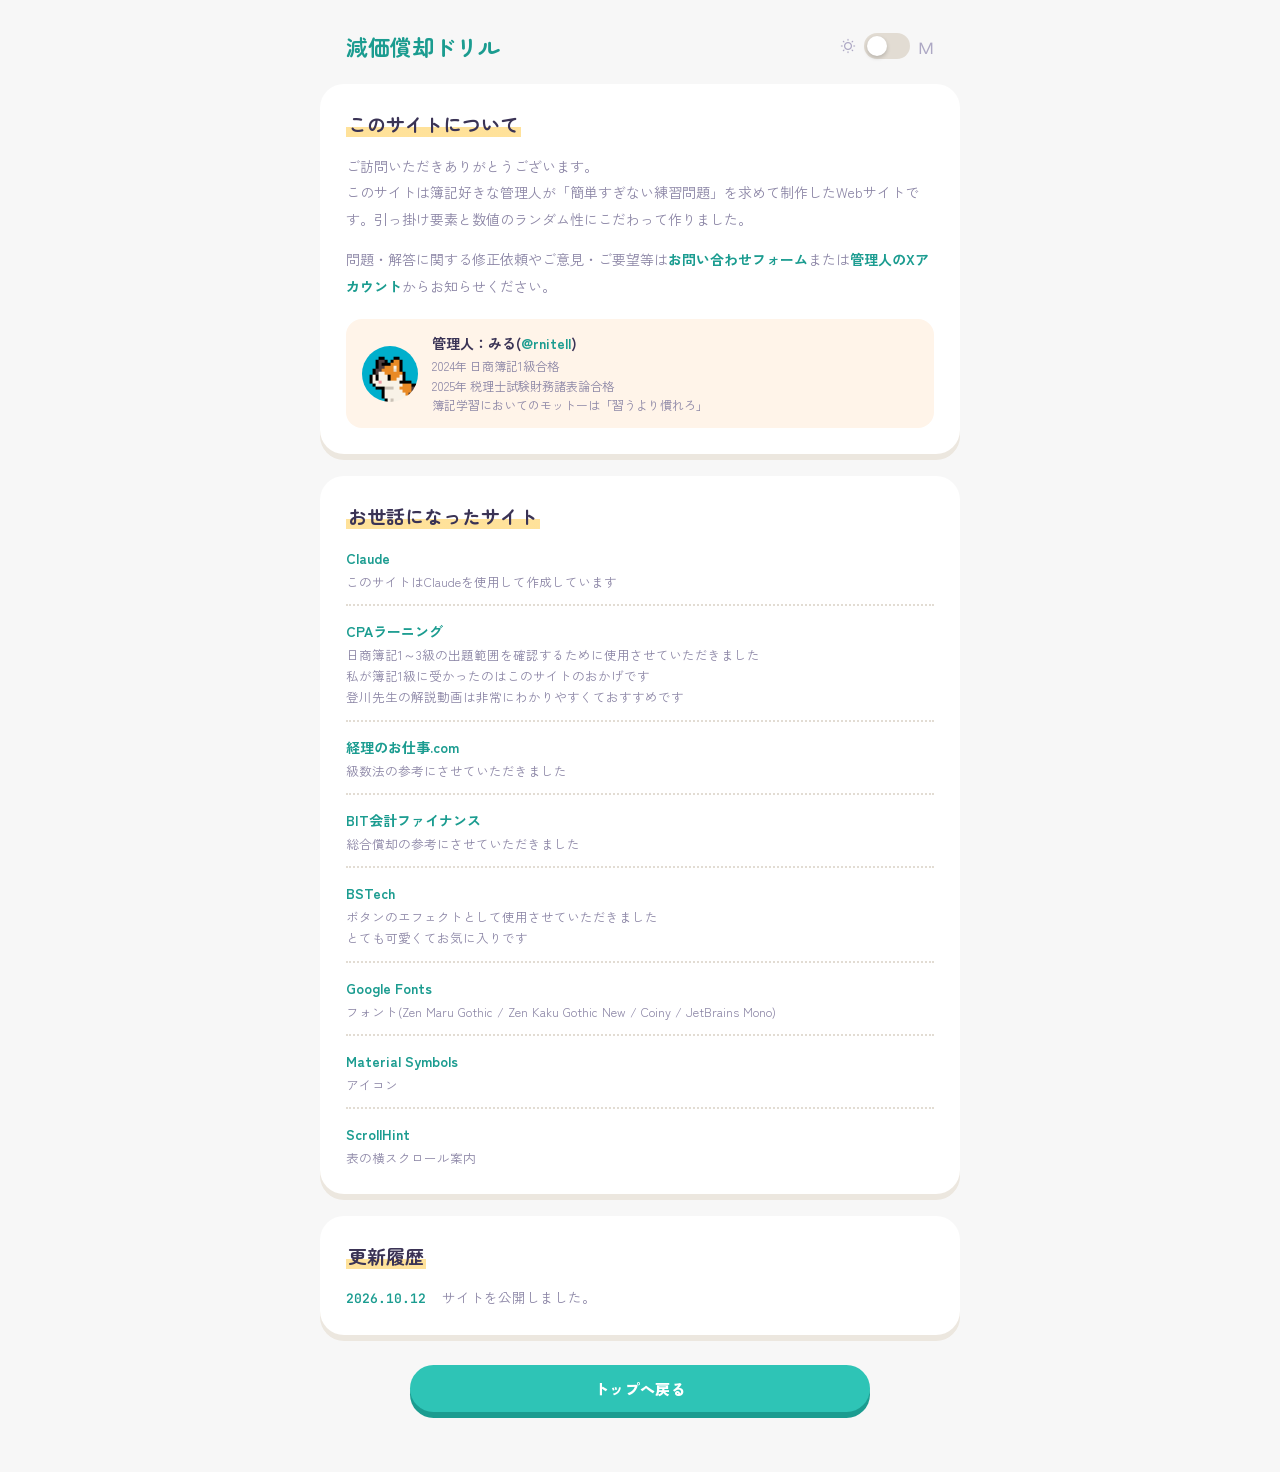
==== commit bd121bc5: "Add files via upload" ====
--- a/about.html
+++ b/about.html
@@ -19,7 +19,7 @@
 <link rel="preconnect" href="https://fonts.googleapis.com">
 <link rel="preconnect" href="https://fonts.gstatic.com" crossorigin>
 <link rel="stylesheet" href="https://fonts.googleapis.com/css2?family=Coiny&family=Zen+Maru+Gothic:wght@500;700;900&family=Zen+Kaku+Gothic+New:wght@400;500;700;900&family=JetBrains+Mono:wght@500;600;700&display=swap">
-<link rel="stylesheet" href="https://fonts.googleapis.com/css2?family=Material+Symbols+Rounded:opsz,wght,FILL,GRAD@24,500,1,0&icon_names=close,info,kid_star,local_fire_department,moon_stars,print,psychiatry,refresh,settings,wb_sunny&display=block">
+<link rel="stylesheet" href="https://fonts.googleapis.com/css2?family=Material+Symbols+Rounded:opsz,wght,FILL,GRAD@24,500,1,0&icon_names=close,error,info,kid_star,local_fire_department,moon_stars,print,psychiatry,refresh,settings,wb_sunny&display=block">
 <link rel="stylesheet" href="depreciation-practice.css">
 </head>
 <body>
@@ -115,7 +115,7 @@
       <h2 class="about-title"><span class="about-title-marker">更新履歴</span></h2>
       <ul class="about-history">
         <li>
-          <time>2026.--.--</time>
+          <time datetime="2026-10-12">2026.10.12</time>
           <span class="about-history-body">サイトを公開しました。</span>
         </li>
       </ul>
--- a/depreciation-practice.css
+++ b/depreciation-practice.css
@@ -558,8 +558,11 @@
   z-index: 1;
   left: 0;
   top: 0;
-  animation: spark-fly 0.75s ease-in-out forwards;
-}
+  will-change: transform, opacity;
+  transform: translate(-50%, -50%);
+}
+/* Web Animations APIが使えないブラウザ向けの予備 */
+.spark-particle.spark-css { animation: spark-fly 0.75s ease-in-out forwards; }
 .spark-particle svg { display: block; overflow: visible; }
 @keyframes spark-fly {
   0% { opacity: 1; transform: translate(-50%, -50%) scale(1) rotate(0deg); }
@@ -662,21 +665,22 @@
 .depre-explain .step { color: var(--text); }
 .depre-explain .formula { font-family: 'JetBrains Mono', monospace; color: var(--primary-deep); font-weight: 700; }
 
-.je-table { width: 100%; margin-top: 6px; border-collapse: collapse; font-family: 'JetBrains Mono', monospace; font-size: 12.5px; line-height: 2.0; }
+.je-table { width: 100%; margin-top: 6px; border-collapse: collapse; font-family: 'JetBrains Mono', monospace; font-size: 12.5px; line-height: 1.4; }
 .year-table-wrap { overflow-x: auto; margin: 8px 0; }
 .group-dep-table-wrap { overflow-x: auto; margin: 8px 0; }
 .soyd-table-wrap { overflow-x: auto; margin: 8px 0; }
 .soyd-table { border-collapse: collapse; font-family: 'JetBrains Mono', monospace; font-size: 11px; width: 100%; white-space: nowrap; line-height: 2.0; }
 .soyd-table td { border: 1px solid #E2DCD3; padding: 5px 6px; color: var(--text); text-align: right; background: #FFFFFF; }
-.soyd-table td.soyd-year { text-align: center; }
+.soyd-table td.soyd-year { font-weight: 700; background: #ede3d3; text-align: left; }
 .soyd-table td.soyd-frac { text-align: center; }
 .soyd-table td.soyd-head { font-weight: 700; background: #ede3d3; text-align: center; }
 .soyd-table tr.soyd-current td { font-weight: 700; background: #FFD8AD; }
 .depre-app.dark-mode .soyd-table td { border-color: #3A5153; background: #1E3336; }
+.depre-app.dark-mode .soyd-table td.soyd-year,
 .depre-app.dark-mode .soyd-table td.soyd-head { background: var(--surface-alt); }
 .depre-app.dark-mode .soyd-table tr.soyd-current td { background: #3A2F1E; }
-.group-dep-table { border-collapse: collapse; font-family: 'JetBrains Mono', monospace; font-size: 12px; width: 100%; line-height: 2.0; }
-.group-dep-table td { border: 1px solid #E2DCD3; padding: 5px 8px; color: var(--text); text-align: right; background: #FFFFFF; }
+.group-dep-table { border-collapse: collapse; font-family: 'JetBrains Mono', monospace; font-size: 12px; width: 100%; line-height: 1.4; }
+.group-dep-table td { border: 1px solid #E2DCD3; padding: 8px 8px; color: var(--text); text-align: right; background: #FFFFFF; }
 .group-dep-table td.gd-name { text-align: left; white-space: nowrap; font-weight: 700; background: #ede3d3; }
 .group-dep-table td.gd-head { font-weight: 700; background: #ede3d3; text-align: center; }
 .group-dep-table td.gd-head.gd-name-head { text-align: left; }
@@ -689,13 +693,13 @@
 .sw-judge-table-wrap { overflow-x: auto; margin: 8px 0; }
 
 .sw-judge-table { border-collapse: collapse; font-family: 'JetBrains Mono', monospace; font-size: 12px; width: 100%; line-height: 2.0; }
-.sw-judge-table td { border: 1px solid #E2DCD3; padding: 6px 8px; color: var(--text); background: #FFFFFF; vertical-align: top; }
+.sw-judge-table td { border: 1px solid #E2DCD3; padding: 8px 8px; color: var(--text); background: #FFFFFF; vertical-align: top; line-height: 1.4; }
 .sw-judge-table td.sj-head { font-weight: 700; background: #ede3d3; text-align: center; }
 .sw-judge-table td.sj-label { text-align: left; font-weight: 700; background: #FFFFFF; font-family: 'Zen Kaku Gothic New', sans-serif; }
 .sw-judge-table td.sj-amt { text-align: right; }
 .sw-judge-table td.sj-account { text-align: center; font-weight: 700; }
 .sw-judge-table tr.sj-asset td.sj-amt, .sw-judge-table tr.sj-asset td.sj-account, .sw-judge-table tr.sj-asset td.sj-label { background: var(--green-soft); }
-.sw-judge-table .sj-reason { font-size: 10px; color: var(--text-soft); margin-top: 3px; font-weight: 500; font-family: 'Zen Kaku Gothic New', sans-serif; }
+.sw-judge-table .sj-reason { font-size: 10px; color: var(--text-soft); margin-top: 2px; font-weight: 500; font-family: 'Zen Kaku Gothic New', sans-serif; line-height: 1.4; }
 .depre-app.dark-mode .sw-judge-table td { border-color: #3A5153; background: #1E3336; }
 .depre-app.dark-mode .sw-judge-table td.sj-head { background: var(--surface-alt); }
 .depre-app.dark-mode .sw-judge-table tr.sj-asset td.sj-amt, .depre-app.dark-mode .sw-judge-table tr.sj-asset td.sj-account, .depre-app.dark-mode .sw-judge-table tr.sj-asset td.sj-label { background: #1F3D33; }
@@ -708,12 +712,14 @@
 .year-table td.yt-label { font-weight: 700; background: #ede3d3; text-align: left; white-space: nowrap; }
 .year-table td.yt-head { font-weight: 700; background: #ede3d3; text-align: center; }
 .year-table td.yt-method { text-align: center; }
+/* セル内で改行する表(連結未実現利益):改行した行どうしの間隔を詰める */
+.year-table.yt-compact td { line-height: 1.3; padding: 7px 5px; }
 .year-table td.yt-adopted-normal { color: var(--success); }
 .year-table td.yt-adopted-revised { color: var(--danger); }
 .depre-app.dark-mode .year-table td { border-color: #3A5153; background: #1E3336; }
 .depre-app.dark-mode .year-table td.yt-label,
 .depre-app.dark-mode .year-table td.yt-head { background: var(--surface-alt); }
-.je-table td { border: 1px solid #D6DCE8; padding: 6px 10px; color: var(--text); }
+.je-table td { border: 1px solid #D6DCE8; padding: 8px 10px; color: var(--text); }
 .je-table .je-amt { text-align: right; }
 
 .depre-foot-row { display: flex; justify-content: flex-end; gap: 10px; margin-top: 22px; }
@@ -749,6 +755,25 @@
 .correct-answer-badge { color: var(--success); background: var(--success-soft); }
 .your-answer-badge.ok { color: var(--success); background: var(--success-soft); }
 .your-answer-badge.ng { color: var(--danger); background: var(--danger-soft); }
+
+/* ---------- 論点別の成績 ---------- */
+.topic-stats { margin-top: 22px; }
+.topic-stats-title { font-family: 'Zen Maru Gothic', sans-serif; font-weight: 700; font-size: 13px; color: var(--text-soft); text-align: center; margin-bottom: 10px; }
+.topic-stats-grid { display: grid; grid-template-columns: repeat(2, 1fr); gap: 8px; }
+.topic-stat { display: flex; align-items: center; justify-content: space-between; gap: 10px; border-radius: 12px; padding: 8px 14px; font-size: 12.5px; font-weight: 700; }
+.topic-stat-name { min-width: 0; }
+.topic-stat-num { font-family: 'JetBrains Mono', monospace; font-size: 13px; white-space: nowrap; }
+.topic-stat.ok { background: var(--success-soft); color: var(--success); }
+.topic-stat.part { background: var(--primary-soft); color: var(--primary-deep); }
+.topic-stat.ng { background: var(--danger-soft); color: var(--danger); }
+@media (max-width: 420px) { .topic-stats-grid { grid-template-columns: 1fr; } }
+
+/* ---------- この問題を報告する ---------- */
+.report-row { text-align: right; margin-top: 8px; }
+.report-link { display: inline-flex; align-items: center; gap: 3px; font-size: 12px; line-height: 1.5; color: var(--text-soft); text-decoration: none; border-bottom: 1px solid currentColor; padding-bottom: 1px; }
+.report-icon { font-family: 'Material Symbols Rounded'; font-size: 15px; line-height: 1; width: 15px; flex-shrink: 0; overflow: hidden; white-space: nowrap; user-select: none; }
+.report-link:hover { color: #1B9C90; }
+.depre-app.dark-mode .report-link:hover { color: #17B0A0; }
 
 /* ---------- 印刷用ページ ---------- */
 .print-text-link {
@@ -761,9 +786,12 @@
   font-size: 13px;
   cursor: pointer;
   padding: 4px 8px;
-  text-decoration: underline;
-  text-underline-offset: 3px;
-}
+  text-decoration: none;
+}
+/* 下線をアイコンの下までつなげるため、文字ではなく内側の枠に線を引く */
+.print-text-inner { display: inline-flex; align-items: center; gap: 4px; line-height: 1.5; border-bottom: 1px solid currentColor; padding-bottom: 1px; }
+.print-text-inner .btn-icon { margin-right: 0; vertical-align: baseline; width: 16px; flex-shrink: 0; overflow: hidden; white-space: nowrap; }
+.print-text-link:disabled .print-text-inner { border-bottom-color: transparent; }
 .print-text-link:hover { color: var(--primary); }
 .print-text-link:disabled { color: #C9C4D6; text-decoration: none; cursor: default; }
 .print-text-link:disabled:hover { color: #C9C4D6; }
@@ -877,6 +905,12 @@
 .print-a-number { font-family: 'JetBrains Mono', monospace; font-weight: 700; font-size: 12.5px; color: #FF8A3D; margin-bottom: 4px; }
 .print-a-answer { font-family: 'JetBrains Mono', monospace; font-weight: 700; font-size: 15px; color: #17B978; margin-bottom: 8px; }
 .print-a-explain { font-size: 12.5px; line-height: 1.8; color: #3A3355; background: #FFF6E8; border-radius: 10px; padding: 10px 14px; }
+/* 長い解説:冒頭(第◯問〜最初の表)はまとめ、残りは表・行単位でページをまたげるようにする */
+.print-a-item.print-a-long { page-break-inside: auto; break-inside: auto; }
+.print-a-keep { page-break-inside: avoid; break-inside: avoid; }
+.print-a-explain-top { border-bottom-left-radius: 0; border-bottom-right-radius: 0; padding-bottom: 0; }
+.print-a-explain-rest { border-top-left-radius: 0; border-top-right-radius: 0; padding-top: 2px; -webkit-box-decoration-break: clone; box-decoration-break: clone; }
+.print-a-explain-rest > * { page-break-inside: avoid; break-inside: avoid; }
 
 .no-print { }
 
@@ -893,8 +927,11 @@
   .print-answer-line, .print-sheet-meta { color: #6B6485 !important; }
   .print-answer-blank { border-bottom-color: #6B6485 !important; }
   .print-a-item { border-top-color: #E2DCD3 !important; }
-  .print-a-explain { background: #FFF6E8 !important; color: #3A3355 !important; }
+  .print-a-explain { background: #FFF6E8 !important; color: #3A3355 !important; font-size: 12px; line-height: 1.6; }
   .print-q-number .print-type-tag, .print-a-number span { background: #6B6485 !important; color: #FFFFFF !important; }
+  /* 連結未実現利益の表:印刷時はセル内の改行をなくして1行で表示する */
+  .print-sheet .year-table.yt-compact br { display: none; }
+  .print-sheet .year-table.yt-compact .yt-revised-tag { margin-right: 2px; }
 }
 
 @media (prefers-reduced-motion: reduce) {
@@ -1007,6 +1044,9 @@
 .depre-app.dark-mode .verdict-badge.wrong { background: var(--danger-muted); color: var(--danger-soft); }
 .depre-app.dark-mode .depre-correction { background: var(--danger-muted); color: var(--danger-soft); }
 .depre-app.dark-mode .result-cell.ok { background: var(--easy-deep-muted); color: var(--success-soft); }
+.depre-app.dark-mode .topic-stat.ok { background: var(--easy-deep-muted); color: var(--success-soft); }
+.depre-app.dark-mode .topic-stat.ng { background: var(--danger-muted); color: var(--danger-soft); }
+.depre-app.dark-mode .topic-stat.part { background: var(--primary-deep-muted); color: var(--primary-soft); }
 .depre-app.dark-mode .result-cell.ng { background: var(--danger-muted); color: var(--danger-soft); }
 .depre-app.dark-mode .review-tag.ok { background: var(--easy-deep-muted); color: var(--success-soft); }
 .depre-app.dark-mode .review-tag.ng { background: var(--danger-muted); color: var(--danger-soft); }
